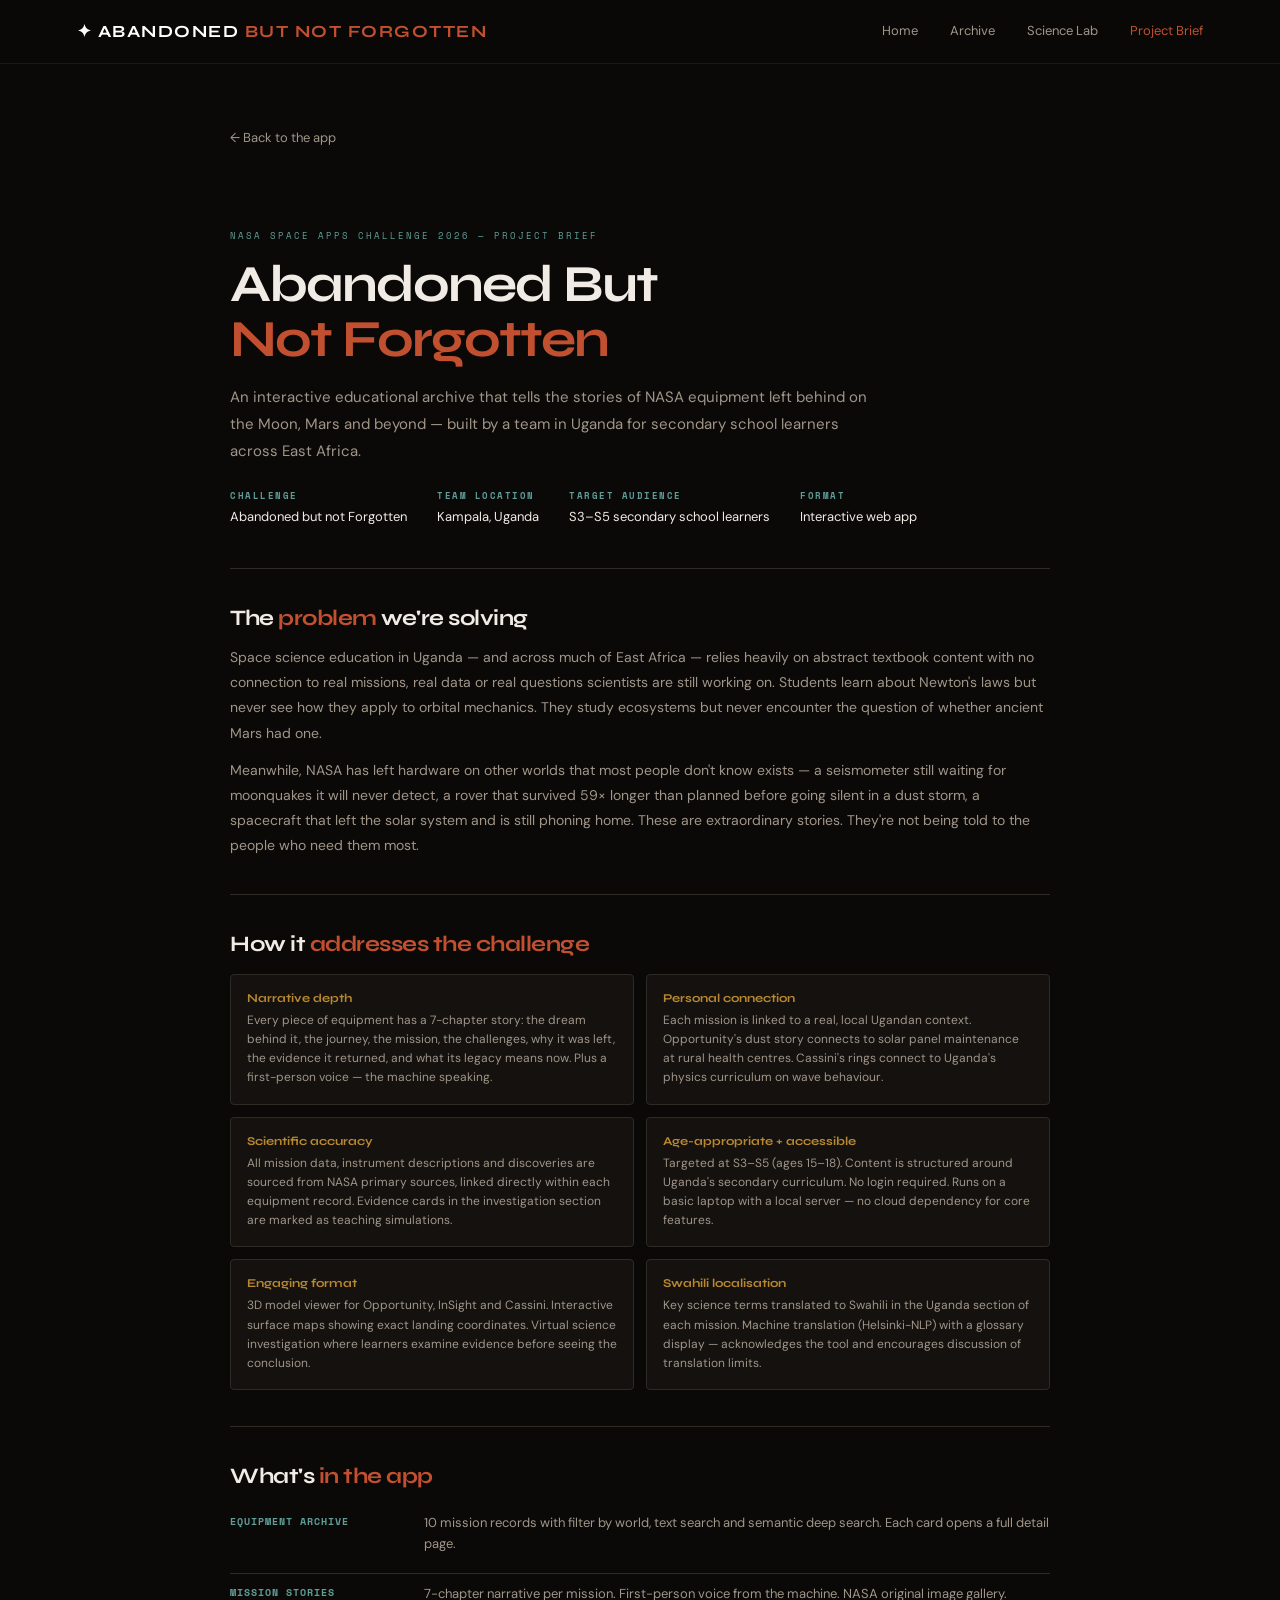
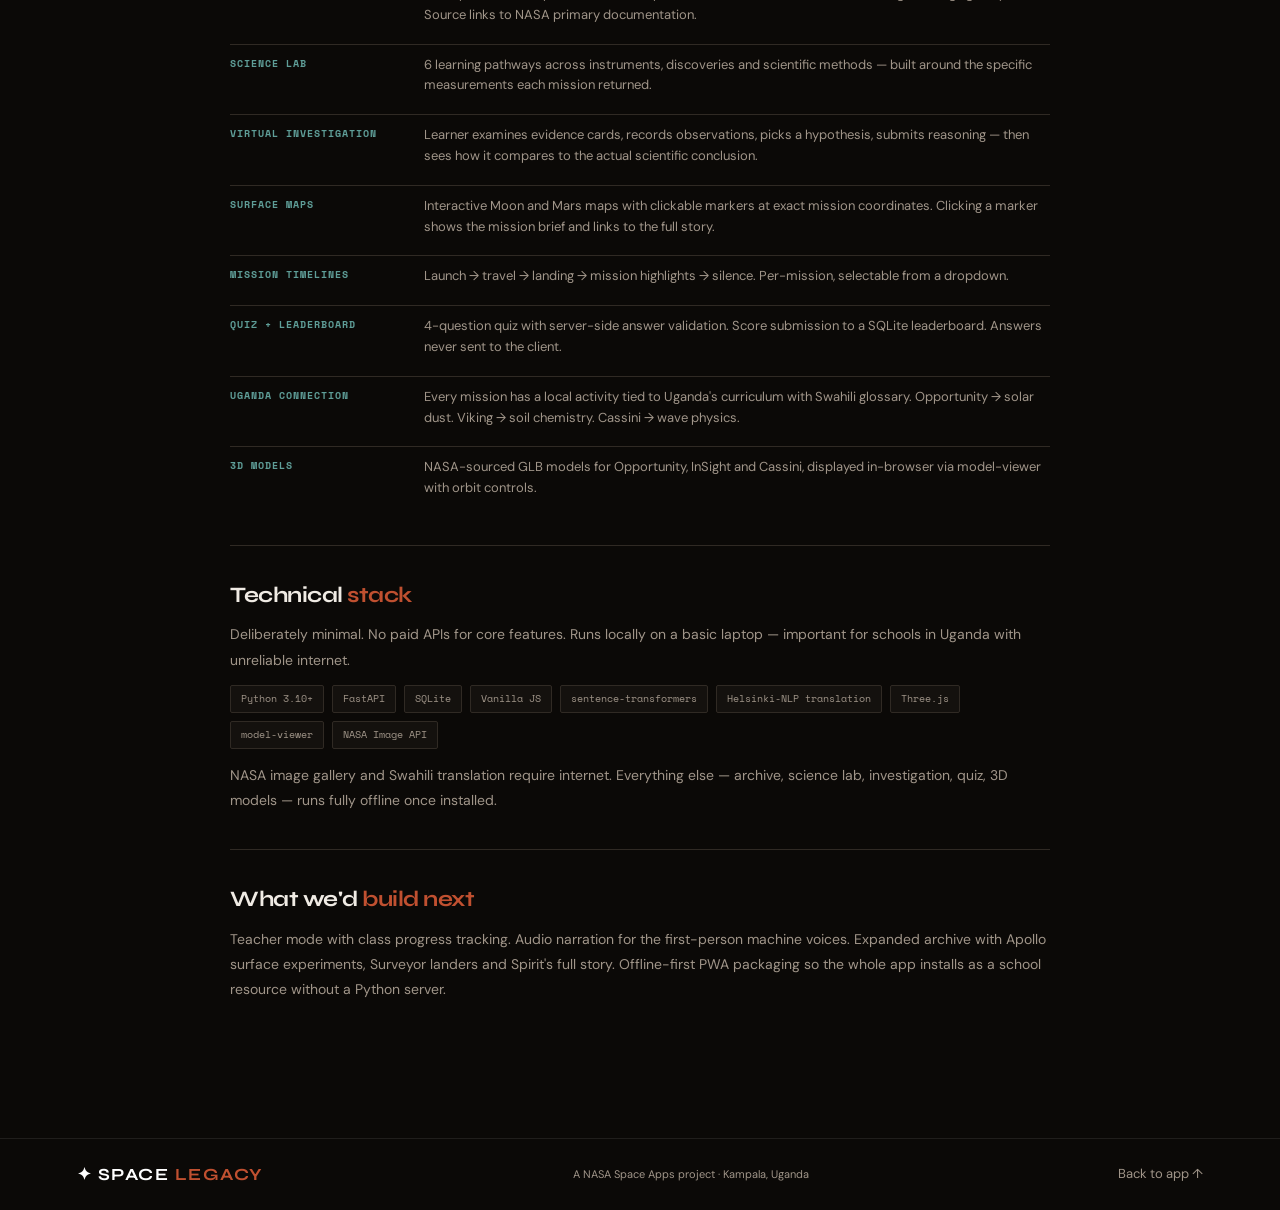
==== static/brief.html @ aa06e3ba "Rework UI palette/fonts and add judge-facing project brief - Replace blue-navy + orange + cyan palet" ====
<!DOCTYPE html>
<html lang="en">
<head>
  <meta charset="UTF-8">
  <meta name="viewport" content="width=device-width, initial-scale=1.0">
  <title>Project Brief — Abandoned But Not Forgotten</title>
  <link rel="preconnect" href="https://fonts.googleapis.com">
  <link rel="preconnect" href="https://fonts.gstatic.com" crossorigin>
  <link href="https://fonts.googleapis.com/css2?family=DM+Sans:wght@400;500;600;700&family=Syne:wght@400;600;700;800&family=Space+Mono:wght@400;700&display=swap" rel="stylesheet">
  <link rel="stylesheet" href="/static/css/style.css">
  <style>
    .brief-wrap{width:min(820px,88%);margin:0 auto;padding:60px 0 100px}
    .brief-hero{padding:50px 0 40px;border-bottom:1px solid var(--line)}
    .brief-hero .eyebrow{margin-bottom:14px}
    .brief-hero h1{font:700 clamp(32px,5vw,52px)/1.05 var(--display);letter-spacing:-2px;margin:0 0 18px}
    .brief-hero h1 span{color:var(--orange)}
    .brief-hero p{color:var(--muted);font-size:15px;line-height:1.8;max-width:640px;margin:0}
    .brief-meta{display:flex;gap:30px;margin-top:24px;flex-wrap:wrap}
    .brief-meta-item{display:flex;flex-direction:column;gap:3px}
    .brief-meta-item strong{font-family:var(--mono);font-size:9px;letter-spacing:1.5px;color:var(--cyan);text-transform:uppercase}
    .brief-meta-item span{font-size:13px;color:var(--text)}
    .brief-section{padding:36px 0;border-bottom:1px solid var(--line)}
    .brief-section:last-child{border-bottom:none}
    .brief-section h2{font:700 22px/1.2 var(--display);margin:0 0 14px;letter-spacing:-0.5px}
    .brief-section h2 span{color:var(--orange)}
    .brief-section p{font-size:14px;color:var(--muted);line-height:1.8;margin:0 0 12px}
    .brief-section p:last-child{margin:0}
    .criteria-grid{display:grid;grid-template-columns:1fr 1fr;gap:12px;margin-top:16px}
    .criteria-card{background:var(--panel);border:1px solid var(--line);border-radius:4px;padding:16px}
    .criteria-card strong{display:block;font:700 12px var(--display);color:var(--gold);margin-bottom:6px}
    .criteria-card p{font-size:12px;color:var(--muted);line-height:1.6;margin:0}
    .feature-list{display:grid;gap:8px;margin-top:14px}
    .feature-row{display:grid;grid-template-columns:180px 1fr;gap:14px;padding:10px 0;border-top:1px solid var(--line)}
    .feature-row:first-child{border-top:none}
    .feature-row strong{font-family:var(--mono);font-size:10px;letter-spacing:1px;color:var(--cyan);padding-top:1px}
    .feature-row p{font-size:13px;color:var(--muted);line-height:1.6;margin:0}
    .stack-row{display:flex;gap:8px;flex-wrap:wrap;margin-top:12px}
    .stack-tag{background:var(--panel);border:1px solid var(--line);border-radius:2px;padding:5px 10px;font-family:var(--mono);font-size:10px;color:var(--muted)}
    .back-link{display:inline-flex;align-items:center;gap:8px;color:var(--muted);font-size:13px;text-decoration:none;margin-bottom:30px}
    .back-link:hover{color:var(--text)}
    @media(max-width:600px){.criteria-grid{grid-template-columns:1fr}.feature-row{grid-template-columns:1fr}.brief-meta{gap:18px}}
  </style>
</head>
<body>
  <header class="topbar">
    <a class="brand" href="/">✦ ABANDONED <b>BUT NOT FORGOTTEN</b></a>
    <nav id="main-nav">
      <a href="/">Home</a>
      <a href="/#explore">Archive</a>
      <a href="/#science">Science Lab</a>
      <a href="/brief" style="color:var(--orange)">Project Brief</a>
    </nav>
    <button class="menu-toggle" id="menu-toggle" aria-label="Toggle menu">☰</button>
  </header>

  <main class="brief-wrap">
    <a class="back-link" href="/">← Back to the app</a>

    <div class="brief-hero">
      <div class="eyebrow">NASA SPACE APPS CHALLENGE 2026 — PROJECT BRIEF</div>
      <h1>Abandoned But<br><span>Not Forgotten</span></h1>
      <p>An interactive educational archive that tells the stories of NASA equipment left behind on the Moon, Mars and beyond — built by a team in Uganda for secondary school learners across East Africa.</p>
      <div class="brief-meta">
        <div class="brief-meta-item"><strong>Challenge</strong><span>Abandoned but not Forgotten</span></div>
        <div class="brief-meta-item"><strong>Team location</strong><span>Kampala, Uganda</span></div>
        <div class="brief-meta-item"><strong>Target audience</strong><span>S3–S5 secondary school learners</span></div>
        <div class="brief-meta-item"><strong>Format</strong><span>Interactive web app</span></div>
      </div>
    </div>

    <div class="brief-section">
      <h2>The <span>problem</span> we're solving</h2>
      <p>Space science education in Uganda — and across much of East Africa — relies heavily on abstract textbook content with no connection to real missions, real data or real questions scientists are still working on. Students learn about Newton's laws but never see how they apply to orbital mechanics. They study ecosystems but never encounter the question of whether ancient Mars had one.</p>
      <p>Meanwhile, NASA has left hardware on other worlds that most people don't know exists — a seismometer still waiting for moonquakes it will never detect, a rover that survived 59× longer than planned before going silent in a dust storm, a spacecraft that left the solar system and is still phoning home. These are extraordinary stories. They're not being told to the people who need them most.</p>
    </div>

    <div class="brief-section">
      <h2>How it <span>addresses the challenge</span></h2>
      <div class="criteria-grid">
        <div class="criteria-card">
          <strong>Narrative depth</strong>
          <p>Every piece of equipment has a 7-chapter story: the dream behind it, the journey, the mission, the challenges, why it was left, the evidence it returned, and what its legacy means now. Plus a first-person voice — the machine speaking.</p>
        </div>
        <div class="criteria-card">
          <strong>Personal connection</strong>
          <p>Each mission is linked to a real, local Ugandan context. Opportunity's dust story connects to solar panel maintenance at rural health centres. Cassini's rings connect to Uganda's physics curriculum on wave behaviour.</p>
        </div>
        <div class="criteria-card">
          <strong>Scientific accuracy</strong>
          <p>All mission data, instrument descriptions and discoveries are sourced from NASA primary sources, linked directly within each equipment record. Evidence cards in the investigation section are marked as teaching simulations.</p>
        </div>
        <div class="criteria-card">
          <strong>Age-appropriate + accessible</strong>
          <p>Targeted at S3–S5 (ages 15–18). Content is structured around Uganda's secondary curriculum. No login required. Runs on a basic laptop with a local server — no cloud dependency for core features.</p>
        </div>
        <div class="criteria-card">
          <strong>Engaging format</strong>
          <p>3D model viewer for Opportunity, InSight and Cassini. Interactive surface maps showing exact landing coordinates. Virtual science investigation where learners examine evidence before seeing the conclusion.</p>
        </div>
        <div class="criteria-card">
          <strong>Swahili localisation</strong>
          <p>Key science terms translated to Swahili in the Uganda section of each mission. Machine translation (Helsinki-NLP) with a glossary display — acknowledges the tool and encourages discussion of translation limits.</p>
        </div>
      </div>
    </div>

    <div class="brief-section">
      <h2>What's <span>in the app</span></h2>
      <div class="feature-list">
        <div class="feature-row">
          <strong>EQUIPMENT ARCHIVE</strong>
          <p>10 mission records with filter by world, text search and semantic deep search. Each card opens a full detail page.</p>
        </div>
        <div class="feature-row">
          <strong>MISSION STORIES</strong>
          <p>7-chapter narrative per mission. First-person voice from the machine. NASA original image gallery. Source links to NASA primary documentation.</p>
        </div>
        <div class="feature-row">
          <strong>SCIENCE LAB</strong>
          <p>6 learning pathways across instruments, discoveries and scientific methods — built around the specific measurements each mission returned.</p>
        </div>
        <div class="feature-row">
          <strong>VIRTUAL INVESTIGATION</strong>
          <p>Learner examines evidence cards, records observations, picks a hypothesis, submits reasoning — then sees how it compares to the actual scientific conclusion.</p>
        </div>
        <div class="feature-row">
          <strong>SURFACE MAPS</strong>
          <p>Interactive Moon and Mars maps with clickable markers at exact mission coordinates. Clicking a marker shows the mission brief and links to the full story.</p>
        </div>
        <div class="feature-row">
          <strong>MISSION TIMELINES</strong>
          <p>Launch → travel → landing → mission highlights → silence. Per-mission, selectable from a dropdown.</p>
        </div>
        <div class="feature-row">
          <strong>QUIZ + LEADERBOARD</strong>
          <p>4-question quiz with server-side answer validation. Score submission to a SQLite leaderboard. Answers never sent to the client.</p>
        </div>
        <div class="feature-row">
          <strong>UGANDA CONNECTION</strong>
          <p>Every mission has a local activity tied to Uganda's curriculum with Swahili glossary. Opportunity → solar dust. Viking → soil chemistry. Cassini → wave physics.</p>
        </div>
        <div class="feature-row">
          <strong>3D MODELS</strong>
          <p>NASA-sourced GLB models for Opportunity, InSight and Cassini, displayed in-browser via model-viewer with orbit controls.</p>
        </div>
      </div>
    </div>

    <div class="brief-section">
      <h2>Technical <span>stack</span></h2>
      <p>Deliberately minimal. No paid APIs for core features. Runs locally on a basic laptop — important for schools in Uganda with unreliable internet.</p>
      <div class="stack-row">
        <span class="stack-tag">Python 3.10+</span>
        <span class="stack-tag">FastAPI</span>
        <span class="stack-tag">SQLite</span>
        <span class="stack-tag">Vanilla JS</span>
        <span class="stack-tag">sentence-transformers</span>
        <span class="stack-tag">Helsinki-NLP translation</span>
        <span class="stack-tag">Three.js</span>
        <span class="stack-tag">model-viewer</span>
        <span class="stack-tag">NASA Image API</span>
      </div>
      <p style="margin-top:14px">NASA image gallery and Swahili translation require internet. Everything else — archive, science lab, investigation, quiz, 3D models — runs fully offline once installed.</p>
    </div>

    <div class="brief-section">
      <h2>What we'd <span>build next</span></h2>
      <p>Teacher mode with class progress tracking. Audio narration for the first-person machine voices. Expanded archive with Apollo surface experiments, Surveyor landers and Spirit's full story. Offline-first PWA packaging so the whole app installs as a school resource without a Python server.</p>
    </div>
  </main>

  <footer>
    <a class="brand" href="/">✦ SPACE <b>LEGACY</b></a>
    <span>A NASA Space Apps project · Kampala, Uganda</span>
    <a href="/">Back to app ↑</a>
  </footer>

  <script>
    document.getElementById('menu-toggle').addEventListener('click', () => {
      document.getElementById('main-nav').classList.toggle('open');
    });
  </script>
</body>
</html>
---- static/css/style.css ----
﻿:root{--bg:#0b0907;--panel:#14110e;--panel2:#1c1814;--line:#302a24;--text:#f0ebe4;--muted:#a09589;--orange:#c05030;--cyan:#5f9e98;--gold:#b88830;--font:'DM Sans',sans-serif;--display:'Syne',sans-serif;--mono:'Space Mono',monospace}
*{box-sizing:border-box}html{scroll-behavior:smooth;scroll-padding-top:64px}body{margin:0;background:var(--bg);color:var(--text);font-family:var(--font);line-height:1.6;overflow-x:hidden}.starfield{position:fixed;inset:0;pointer-events:none;opacity:.22;background-image:radial-gradient(1px 1px at 20px 30px,#fff 98%,transparent),radial-gradient(1px 1px at 90px 80px,#fff 98%,transparent),radial-gradient(2px 2px at 150px 20px,#fff 98%,transparent);background-size:190px 130px;z-index:-1}.topbar{height:64px;padding:0 6%;display:flex;align-items:center;justify-content:space-between;border-bottom:1px solid #ffffff12;background:#0b0907ef;position:sticky;top:0;z-index:20;backdrop-filter:blur(16px)}.brand{font:700 17px var(--display);letter-spacing:1.5px;color:white;text-decoration:none}.brand b{color:var(--orange)}.brand-mark{color:var(--orange);margin-right:7px}.topbar nav{display:flex;gap:32px}.topbar nav a,footer>a:last-child{font-size:13px;color:var(--muted);text-decoration:none}.topbar nav a:hover,footer>a:last-child:hover{color:white}.menu-toggle{display:none;background:none;color:white;border:0;font-size:23px}.section-wrap{width:min(1160px,88%);margin:auto}.hero{min-height:590px;display:grid;grid-template-columns:1.3fr .7fr;align-items:center;gap:40px;padding-top:55px;padding-bottom:55px}.eyebrow{font-family:var(--mono);font-size:9px;font-weight:400;letter-spacing:2px;color:var(--cyan);margin-bottom:18px}.pulse{display:inline-block;width:7px;height:7px;border-radius:50%;background:var(--orange);box-shadow:0 0 12px var(--orange);margin-right:8px}.hero h1,.closing h2{font:700 clamp(48px,6vw,76px)/1.02 var(--display);letter-spacing:-3px;margin:0 0 22px}.hero h1 span,.section-heading h2 span,.quiz-intro h2 span,.closing h2 span{color:var(--orange)}.hero-lede{max-width:520px;color:var(--muted);font-size:16px;line-height:1.8}.hero-actions{display:flex;align-items:center;gap:25px;margin-top:30px}.btn{border:0;border-radius:2px;padding:12px 18px;font:700 13px var(--font);text-decoration:none;display:inline-flex;align-items:center;gap:18px;cursor:pointer;transition:.2s}.btn-primary{background:var(--orange);color:#1b1110}.btn-primary:hover{background:#d06040;transform:translateY(-2px)}.text-link{color:var(--muted);font-size:13px;text-decoration:none}.hero-stats{display:flex;gap:38px;margin-top:54px}.hero-stats div{display:grid}.hero-stats strong{font:700 25px var(--display);color:var(--gold)}.hero-stats span{font-size:11px;color:var(--muted)}.hero-visual{height:440px;position:relative;display:grid;place-items:center;overflow:hidden}.planet{width:330px;height:330px;border-radius:50%;background:radial-gradient(circle at 30% 28%,#eaa77a 0,#a84d38 28%,#572b31 60%,#1a1b2c 78%);box-shadow:inset -35px -18px 55px #090c1b,0 0 90px #c0503025;position:relative}.planet:before{content:"";position:absolute;inset:0;border-radius:50%;background:repeating-radial-gradient(ellipse at 60% 45%,transparent 0 17px,#542d3429 19px 22px,transparent 25px 39px);transform:rotate(-20deg)}.orbit{position:absolute;border:1px solid #5f9e983b;border-radius:50%;width:440px;height:180px;transform:rotate(-28deg)}.orbit-two{width:490px;height:250px;transform:rotate(35deg);border-color:#c0503038}.planet-label{position:absolute;font:700 12px var(--display);letter-spacing:2px}.planet-label small{display:block;color:var(--muted);font:10px var(--font);letter-spacing:1px}.label-top{top:42px;right:22px;color:var(--orange)}.label-bottom{bottom:42px;left:15px;color:var(--cyan)}.rover-art{position:absolute;bottom:88px;left:14%;width:150px;height:80px;transform:scale(.85)}.rover-body{position:absolute;left:25px;top:17px;width:105px;height:38px;background:linear-gradient(135deg,#d7d4c9,#7e8a8d);clip-path:polygon(12% 0,90% 0,100% 100%,0 100%);border:2px solid #fff}.rover-mast{position:absolute;left:75px;top:-25px;width:7px;height:43px;background:#c5d2d2}.rover-mast:after{content:"";position:absolute;width:27px;height:17px;top:-9px;left:-10px;background:#d8e0d9;border-radius:4px}.rover-wheel{position:absolute;bottom:0;width:27px;height:27px;border:5px solid #9ca6a6;border-radius:50%;background:#17150f}.w1{left:25px}.w2{left:70px}.w3{left:115px}.floating-note{position:absolute;right:0;bottom:22px;border:1px solid #ffffff22;background:#14110e;padding:10px 14px;border-radius:4px;font-size:9px;letter-spacing:1px;color:var(--gold)}.section-block{padding-top:80px;padding-bottom:85px}.section-heading{display:flex;align-items:end;justify-content:space-between;gap:25px;margin-bottom:30px}.section-heading h2,.quiz-intro h2{font:700 clamp(32px,4vw,46px)/1.1 var(--display);letter-spacing:-1.5px;margin:0 0 10px}.section-heading p,.quiz-intro p{margin:0;color:var(--muted);font-size:14px}.filters{display:flex;gap:9px}.filters input,.filters select,.section-heading select{background:var(--panel);border:1px solid var(--line);border-radius:5px;color:white;padding:11px 12px;font:12px var(--font);outline:none}.filters input{width:190px}.equipment-grid{display:grid;grid-template-columns:repeat(auto-fill,minmax(295px,1fr));gap:20px}.equipment-card{background:linear-gradient(145deg,#1e1a14,#130e09);border:1px solid var(--line);border-radius:9px;overflow:hidden;transition:.25s;display:flex;flex-direction:column}.equipment-card:hover{transform:translateY(-2px);border-color:var(--cyan);border-left:3px solid var(--cyan)}.card-art{height:145px;display:flex;align-items:center;justify-content:center;position:relative;overflow:hidden;background:radial-gradient(circle at 50% 110%,#b45a3d55,transparent 60%),linear-gradient(135deg,#211a12,#130e09)}.card-art.moon{background:radial-gradient(circle at 50% 110%,#9aa9b455,transparent 60%),linear-gradient(135deg,#1a1e22,#130e09)}.card-art .planet-disc{position:absolute;width:140px;height:140px;right:20px;top:30px;border-radius:50%;background:radial-gradient(circle at 30% 30%,#d18b69,#713d3b 68%,#302337);opacity:.55}.card-art.moon .planet-disc{background:radial-gradient(circle at 30% 30%,#d4d5ce,#626b78 70%,#303b50)}.card-symbol{font-size:54px;z-index:1;filter:drop-shadow(0 7px 12px #0008)}.world-pill{position:absolute;top:12px;left:13px;background:#080d18bb;border:1px solid #ffffff2b;padding:4px 8px;border-radius:20px;font-size:9px;letter-spacing:1px}.card-body{padding:19px;display:flex;flex-direction:column;flex:1}.card-meta{font-size:10px;color:var(--cyan);letter-spacing:1px;text-transform:uppercase}.card-body h3{font:600 19px var(--display);margin:8px 0}.card-body p{color:var(--muted);font-size:12px;line-height:1.65;margin:0 0 16px}.card-3d-badge{display:inline-block;background:#1a1510;border:1px solid var(--cyan);color:var(--cyan);font-size:9px;letter-spacing:1.2px;padding:3px 8px;border-radius:3px;margin-bottom:8px;font-weight:700}
.card-bottom{display:flex;justify-content:space-between;align-items:center;margin-top:auto;padding-top:12px;border-top:1px solid #ffffff12}.status{font-size:10px;color:var(--gold)}.card-bottom button{background:none;border:0;color:var(--orange);font:700 11px var(--font);cursor:pointer}.science-band{background:linear-gradient(180deg,#100d0a,#14110e 50%,#100d0a);border-top:1px solid #ffffff0c;border-bottom:1px solid #ffffff0c}.lesson-grid{display:grid;grid-template-columns:repeat(5,1fr);gap:12px}.lesson-card{background:#1c1814;border:1px solid #342b22;border-radius:8px;padding:19px 15px;min-height:180px;text-align:left;color:white;cursor:pointer;transition:.2s}.lesson-card:hover,.lesson-card.active{border-color:var(--cyan);background:#1f1a14;transform:translateY(-3px)}.lesson-icon{font-size:25px}.lesson-card h3{font:600 15px var(--display);margin:12px 0 7px}.lesson-card p{font-size:11px;color:var(--muted);margin:0;line-height:1.5}.lesson-detail{margin-top:18px;padding:23px;background:#0e0b08;border:1px solid #342b22;border-radius:8px;display:grid;grid-template-columns:1fr 1fr;gap:20px}.lesson-detail h3{font:600 20px var(--display);margin:0 0 8px}.lesson-detail p,.lesson-detail li{color:var(--muted);font-size:13px}.lesson-detail .activity{padding:16px;background:#1c1814;border-radius:6px}.hidden{display:none!important}.timeline-content{background:#14110e;border:1px solid var(--line);border-radius:9px;padding:28px 32px}.timeline-title{font:600 20px var(--display);margin-bottom:24px}.timeline-list{display:grid;grid-template-columns:repeat(4,1fr);gap:16px}.timeline-item{border-top:2px solid #40352a;padding-top:15px;position:relative}.timeline-item:before{content:"";position:absolute;top:-6px;left:0;width:10px;height:10px;background:var(--orange);border-radius:50%}.timeline-item strong{font:600 13px var(--display);color:var(--gold)}.timeline-item p{font-size:12px;color:var(--muted)}.quiz-section{background:radial-gradient(ellipse at 15% 40%,#2a1f14 0,transparent 38%),#0c0a07}.quiz-section .section-block{display:grid;grid-template-columns:.8fr 1.2fr;gap:55px;align-items:center}.quiz-panel{background:#1a1510;border:1px solid #3a2e25;border-radius:10px;padding:26px}.quiz-top{display:flex;justify-content:space-between;color:var(--cyan);font-size:10px;letter-spacing:1px}.quiz-tag{color:var(--gold)}.quiz-question{font:600 21px var(--display);margin:25px 0 18px}.quiz-option{display:block;width:100%;text-align:left;background:#100e0b;border:1px solid #3a2e25;color:white;padding:12px 14px;margin:8px 0;border-radius:5px;font:12px var(--font);cursor:pointer}.quiz-option:hover{border-color:var(--cyan)}.quiz-option.selected{border-color:var(--orange);background:#402b2a}.quiz-option.correct{border-color:#64c9a5;background:#17392f}.quiz-option.incorrect{border-color:#e17c72;background:#432826}.quiz-controls{display:flex;align-items:center;gap:15px;margin-top:20px}.quiz-controls .btn:disabled{opacity:.4;cursor:not-allowed}.quiz-controls span{font-size:12px;color:var(--muted)}.closing{text-align:center;padding-top:90px;padding-bottom:100px}.closing-symbol{font-size:28px;color:var(--orange);margin-bottom:15px}.closing h2{font-size:54px;margin-bottom:17px}.closing p{max-width:490px;margin:0 auto 25px;color:var(--muted);font-size:14px}footer{border-top:1px solid #ffffff16;padding:25px 6%;display:flex;justify-content:space-between;align-items:center}footer span{color:var(--muted);font-size:11px}.equipment-modal{background:#14110e;color:white;border:1px solid #3a3028;border-radius:10px;padding:30px;width:min(720px,92vw);max-height:85vh;overflow:auto}.equipment-modal::backdrop{background:#070504d9;backdrop-filter:blur(5px)}.modal-close{position:sticky;float:right;top:0;background:#302a24;color:white;border:0;border-radius:50%;width:32px;height:32px;font-size:22px;cursor:pointer}.modal-kicker{color:var(--cyan);font-size:10px;letter-spacing:1px}.modal-title{font:700 30px var(--display);margin:8px 0}.modal-section{border-top:1px solid #ffffff18;padding-top:15px;margin-top:17px}.modal-section h4{color:var(--gold);font:600 13px var(--display);margin:0 0 6px}.modal-section p,.modal-section li{font-size:13px;color:var(--muted)}.loading{color:var(--muted);padding:25px}.empty{color:var(--muted);padding:35px;text-align:center;grid-column:1/-1}
@media(max-width:850px){.hero{grid-template-columns:1fr;padding-top:65px}.hero-visual{height:340px}.planet{width:270px;height:270px}.equipment-grid{grid-template-columns:repeat(2,1fr)}.lesson-grid{grid-template-columns:repeat(2,1fr)}.quiz-section .section-block{grid-template-columns:1fr;gap:25px}.section-heading{align-items:start;flex-direction:column}.timeline-list{grid-template-columns:repeat(2,1fr)}}
@media(max-width:560px){.topbar{padding:0 6%}.topbar nav{display:none;position:absolute;top:64px;left:0;right:0;background:#110e0b;padding:20px 6%;flex-direction:column;gap:17px}.topbar nav.open{display:flex}.menu-toggle{display:block}.hero h1{font-size:49px}.hero-stats{gap:20px}.hero-stats span{max-width:85px}.hero-visual{height:300px}.planet{width:235px;height:235px}.equipment-grid{grid-template-columns:1fr}.filters{width:100%;flex-wrap:wrap}.filters input{flex:1;min-width:130px}.lesson-grid{grid-template-columns:1fr 1fr}.lesson-detail{grid-template-columns:1fr}.timeline-list{grid-template-columns:1fr}.timeline-content{padding:22px}.quiz-panel{padding:19px}.closing h2{font-size:43px}footer{gap:13px;flex-wrap:wrap}footer span{order:3;width:100%}}


/* Five-question science story profile */
.modal-intro{color:var(--muted);font-size:13px;line-height:1.7;margin:0 0 22px;max-width:600px}
.story-step{display:grid;grid-template-columns:38px 1fr;gap:14px;padding:19px 0;border-top:1px solid #ffffff18}
.story-number{width:32px;height:32px;border:1px solid #c0503080;color:var(--orange);border-radius:50%;display:grid;place-items:center;font:700 12px var(--display)}
.story-question{font:600 16px var(--display);color:#fff;margin:2px 0 8px}
.story-step p,.story-step li{font-size:13px;line-height:1.75;color:var(--muted)}
.story-step p{margin:0}
.story-step ul{margin:8px 0 0;padding-left:18px}
.story-step li{margin:7px 0}
.student-lab{margin-top:18px;padding:20px;background:linear-gradient(135deg,#17323a,#18263a);border:1px solid #5f9e984d;border-radius:8px}
.student-lab .eyebrow{margin-bottom:8px}
.student-lab h3{font:600 20px var(--display);margin:0 0 8px}
.student-lab p{font-size:13px;color:#d5e1e6;line-height:1.7;margin:0}
.student-takeaway{margin-top:14px;padding-top:12px;border-top:1px solid #ffffff20;font-size:12px;color:var(--gold);line-height:1.7}
.content-note{font-size:10px;color:#8393a8;margin:18px 0 0}
@media(max-width:560px){.story-step{grid-template-columns:30px 1fr;gap:10px}.story-number{width:27px;height:27px}.story-question{font-size:14px}}

/* Virtual Science Investigation */
.investigation-band{background:linear-gradient(180deg,#110e0b,#0e0b08);border-top:1px solid #ffffff12;border-bottom:1px solid #ffffff12}
.investigation-panel{background:#141008;border:1px solid #3a3025;border-radius:12px;padding:clamp(18px,3vw,30px)}
.investigation-controls{display:grid;grid-template-columns:190px minmax(180px,280px);gap:10px 15px;align-items:center}
.investigation-controls label{font:600 13px var(--display);color:var(--gold)}
.investigation-controls select,.investigation-workspace select{background:#0e0b07;border:1px solid #3a5069;color:white;border-radius:5px;padding:12px;font:13px var(--font);width:100%}
.simulation-note{grid-column:1/-1;color:#9eafc2;font-size:11px;margin:3px 0 12px;line-height:1.6}
.investigation-brief{padding:18px 20px;background:linear-gradient(120deg,#1e1812,#171410);border-left:3px solid var(--cyan);border-radius:5px;margin:8px 0 28px}
.investigation-brief h3{font:600 19px var(--display);margin:0 0 6px}.investigation-brief p{font-size:13px;color:#c2d0dc;margin:0;line-height:1.7}.investigation-brief .mission-question{color:var(--gold);margin-top:10px}
.evidence-heading{display:flex;justify-content:space-between;align-items:end;margin-bottom:13px}.evidence-heading .eyebrow{margin:0 0 5px}.evidence-heading h3{font:600 20px var(--display);margin:0}.evidence-tag{font-size:9px;letter-spacing:1px;color:var(--cyan)}
.evidence-grid{display:grid;grid-template-columns:repeat(3,1fr);gap:12px}
.evidence-card{background:#0e0b07;border:1px solid #302a22;border-radius:7px;padding:17px}.evidence-card .evidence-type{font-size:9px;letter-spacing:1.3px;color:var(--cyan);text-transform:uppercase}.evidence-card h4{font:600 15px var(--display);margin:7px 0}.evidence-card p{font-size:12px;color:#b6c3d2;line-height:1.65;margin:0}.evidence-card .evidence-value{font:600 22px var(--display);color:var(--gold);margin:8px 0}
.investigation-workspace{margin-top:27px;padding:22px;background:#1c1814;border:1px solid #3a3025;border-radius:8px}.workspace-step{display:flex;gap:12px;align-items:flex-start;margin:5px 0 12px}.workspace-step>span{width:28px;height:28px;flex:0 0 28px;border-radius:50%;display:grid;place-items:center;border:1px solid #c0503088;color:var(--orange);font:700 12px var(--display)}.workspace-step h3{font:600 16px var(--display);margin:0 0 3px}.workspace-step p{font-size:11px;color:var(--muted);margin:0 0 8px}.investigation-workspace textarea{display:block;width:100%;resize:vertical;background:#0e0b07;border:1px solid #3a5069;color:white;border-radius:5px;padding:13px;font:13px/1.6 var(--font);margin:10px 0 20px}.investigation-workspace textarea:focus,.investigation-workspace select:focus{outline:1px solid var(--cyan);border-color:var(--cyan)}.investigation-workspace .btn{margin-top:16px}.investigation-feedback,.scientist-conclusion{margin-top:16px;padding:17px;border-radius:6px;font-size:13px;line-height:1.7}.investigation-feedback{background:#202b3b;color:#dce6ef}.investigation-feedback.error{border:1px solid #e17c72;color:#ffd1cb}.investigation-feedback.success{border:1px solid #64c9a5;color:#d5f4e8}.scientist-conclusion{background:#0f1a10;border:1px solid #5f9e984d}.scientist-conclusion h3{font:600 18px var(--display);margin:0 0 8px;color:var(--cyan)}.scientist-conclusion p{color:#c4d8d7;margin:7px 0}.scientist-conclusion .takeaway{color:var(--gold)}
@media(max-width:700px){.evidence-grid{grid-template-columns:1fr}.investigation-controls{grid-template-columns:1fr}.simulation-note{grid-column:auto}.evidence-heading{align-items:start;gap:10px;flex-direction:column}}

/* Modal Three.js planet canvas */
.modal-planet-wrap{width:100%;height:180px;overflow:hidden;border-radius:8px;background:#070605;margin-bottom:6px;display:flex;align-items:center;justify-content:center}
.modal-planet-wrap canvas{display:block;border-radius:8px}

/* Leaderboard */
.leaderboard-wrap{background:#14110e;border:1px solid var(--line);border-radius:9px;padding:0;overflow:hidden}
.leaderboard-table{width:100%;border-collapse:collapse;font-size:13px}
.leaderboard-table thead tr{background:#1c1814;border-bottom:1px solid #3a3025}
.leaderboard-table th{padding:12px 16px;text-align:left;font:600 10px var(--display);letter-spacing:1.5px;color:var(--cyan)}
.leaderboard-table td{padding:12px 16px;border-bottom:1px solid #1a2a3a;color:var(--muted)}
.leaderboard-table tr:last-child td{border-bottom:0}
.lb-first td{color:var(--gold)!important;background:#221e0e}
.lb-second td{color:#d4d4d4!important}
.lb-third td{color:#cd7f32!important}
.lb-rank{font:700 14px var(--display);color:var(--gold);width:40px}
.lb-score{font:700 15px var(--display);color:white}
.lb-score span{font-size:11px;color:var(--muted);font-weight:400}
.lb-date{font-size:11px}

/* Quiz score bar + submission */
.score-bar-wrap{height:6px;background:#1a2a3a;border-radius:3px;margin-top:14px;overflow:hidden}
.score-bar{height:100%;background:linear-gradient(90deg,var(--orange),var(--gold));border-radius:3px;transition:width 1s ease}
.score-submit-panel{margin-top:18px;padding:16px;background:#1c1814;border:1px solid #3a3025;border-radius:7px}
.score-submit-row{display:flex;gap:9px;margin-top:8px}
.score-name-input{flex:1;background:#100e0b;border:1px solid #3a3025;color:white;border-radius:5px;padding:11px 12px;font:13px var(--font);outline:none}
.score-name-input:focus{border-color:var(--cyan)}
.score-feedback{font-size:11px;color:#e17c72;margin-top:6px;display:block}
.submit-success{color:var(--gold);font-size:13px;margin:0}
.submit-success a{color:var(--cyan);text-decoration:none}
@media(max-width:560px){.score-submit-row{flex-direction:column}}

/* Expanded equipment story chapters */
.chapter-label{font-size:9px;letter-spacing:1.6px;color:var(--cyan);font-weight:700;margin-bottom:5px}
.story-chapters{display:grid;gap:4px}
.story-step p{line-height:1.75}
.school-lab{margin-top:14px;border-color:#dcae5b55}
.source-panel{margin-top:22px;padding:18px;background:#0e0b07;border:1px solid #3a3025;border-radius:8px;display:grid;gap:10px}
.source-panel a{color:var(--cyan);font-size:12px;text-decoration:none}
.source-panel a:hover{text-decoration:underline}


/* Active/operational status badge */
.status-active{color:#64c9a5!important}

/* Uganda Connection panel */
.uganda-lab{background:linear-gradient(135deg,#1a3328,#182c1e)!important;border-color:#5f9e9866!important}
.uganda-lab .eyebrow{color:#64c9a5}
.curriculum-tag{margin-top:12px;padding-top:10px;border-top:1px solid #ffffff18;font-size:11px;color:var(--muted);line-height:1.6}

/* Curriculum alignment panel (science lab) */
.curriculum-panel{margin-top:14px;padding:14px;background:#0d0e0a;border:1px solid #5f9e9833;border-radius:6px}
.curriculum-panel .eyebrow{margin-bottom:10px;color:#64c9a5}
.curriculum-grid{display:grid;grid-template-columns:1fr 1fr;gap:7px}
.curriculum-item{display:flex;flex-direction:column;background:#11130e;border:1px solid #5f9e9822;border-radius:4px;padding:7px 10px}
.curriculum-item strong{font:700 11px var(--display);color:#64c9a5}
.curriculum-item span{font-size:11px;color:var(--muted);line-height:1.5;margin-top:2px}
@media(max-width:560px){.curriculum-grid{grid-template-columns:1fr}}

/* Swahili glossary */
.swahili-glossary{margin-top:28px;padding:20px;background:#0e0b08;border:1px solid #3a3025;border-radius:8px}
.swahili-glossary .eyebrow{margin-bottom:12px}
.glossary-grid{display:grid;grid-template-columns:repeat(5,1fr);gap:8px;margin-bottom:10px}
.glossary-item{background:#1c1814;border:1px solid #342b22;border-radius:5px;padding:9px 11px;display:flex;flex-direction:column}
.glossary-sw{font:600 13px var(--display);color:var(--gold)}
.glossary-en{font-size:10px;color:var(--muted);margin-top:3px}
.glossary-note{font-size:10px;color:#8393a8;margin:0;line-height:1.5}
@media(max-width:850px){.glossary-grid{grid-template-columns:repeat(3,1fr)}}
@media(max-width:560px){.glossary-grid{grid-template-columns:repeat(2,1fr)}}

/* Image loading skeleton */
.image-skeleton-grid{display:grid;grid-template-columns:repeat(2,1fr);gap:13px;margin-top:12px}
.image-skeleton{height:190px;border-radius:7px;background:linear-gradient(90deg,#1c1814 25%,#1e2f44 50%,#1c1814 75%);background-size:200% 100%;animation:skeleton-sweep 1.6s infinite}
@keyframes skeleton-sweep{0%{background-position:200% 0}100%{background-position:-200% 0}}
@media(max-width:560px){.image-skeleton-grid{grid-template-columns:1fr}}

/* Original NASA image gallery */
.original-gallery{margin:22px 0 26px;padding:20px;background:#0e0b07;border:1px solid #3a3025;border-radius:9px}
.original-gallery h3{font:600 20px var(--display);margin:5px 0 8px}
.original-gallery>p{font-size:12px;line-height:1.65;color:var(--muted)}
.original-image-grid{display:grid;grid-template-columns:repeat(2,minmax(0,1fr));gap:13px;margin-top:15px}
.original-image-card{overflow:hidden;border:1px solid #3a3025;border-radius:7px;background:#141008}
.original-image-card>a{display:block;background:#050b13}
.original-image-card img{display:block;width:100%;height:190px;object-fit:contain}
.original-image-meta{display:grid;gap:6px;padding:11px}
.original-image-meta b{font:600 12px/1.45 var(--display);color:#fff}
.original-image-meta span,.image-credit-note{font-size:10px;line-height:1.5;color:#9eafc2}
.original-image-meta a,.original-gallery>a{font-size:11px;color:var(--cyan);text-decoration:none}
.original-image-meta a:hover,.original-gallery>a:hover{text-decoration:underline}
@media(max-width:560px){.original-image-grid{grid-template-columns:1fr}.original-image-card img{height:210px}}

/* Surface map */
.map-band{background:linear-gradient(180deg,#0e0b08,#100d0a);border-top:1px solid #ffffff0c;border-bottom:1px solid #ffffff0c}
.map-tabs{display:flex;gap:8px}
.map-tab{background:#1c1814;border:1px solid #3a3025;color:var(--muted);padding:10px 18px;border-radius:5px;font:700 12px var(--font);cursor:pointer;transition:.2s}
.map-tab.active,.map-tab:hover{border-color:var(--cyan);color:var(--cyan);background:#1c1a14}
.map-container{border:1px solid #302a24;border-radius:9px;overflow:hidden;background:#0a0806;min-height:200px;position:relative}
.map-tooltip{position:relative;margin-top:12px;padding:16px 18px;background:#141008;border:1px solid var(--cyan);border-radius:7px;max-width:340px}
.tt-kicker{font-size:9px;letter-spacing:1.5px;color:var(--cyan);text-transform:uppercase;margin-bottom:5px}
.tt-name{font:700 18px var(--display);color:#fff;margin-bottom:4px}
.tt-status{font-size:11px;color:var(--gold);margin-bottom:12px}
.tt-actions{display:flex;gap:8px;align-items:center}
.btn-tt-story{background:var(--orange);color:#1b1110;border:0;border-radius:4px;padding:9px 14px;font:700 11px var(--font);cursor:pointer}
.btn-tt-story:hover{background:#d06040}
.btn-tt-close{background:none;border:1px solid #3a3025;color:var(--muted);border-radius:4px;padding:9px 11px;font:700 11px var(--font);cursor:pointer}
.btn-tt-close:hover{border-color:var(--muted);color:#fff}
@media(max-width:560px){.map-tabs{flex-wrap:wrap}}

/* Equipment first-person voice */
.equipment-voice{margin:20px 0 24px;padding:22px 24px;background:linear-gradient(135deg,#1a1a0e,#1c2a1a);border-left:3px solid var(--gold);border-radius:0 8px 8px 0}
.equipment-voice .eyebrow{color:var(--gold);margin-bottom:12px}
.voice-quote{margin:0;font:italic 14px/1.85 var(--font);color:#e8dfc0;quotes:none}
.voice-quote::before,.voice-quote::after{content:none}
.btn-listen{margin-top:14px;background:var(--gold);color:#1a1200;border:0;border-radius:4px;padding:9px 18px;font:700 12px var(--font);cursor:pointer;transition:.2s;display:inline-flex;align-items:center;gap:8px}
.btn-listen:hover{background:#f7d98a;transform:translateY(-1px)}

/* NASA 3D model-viewer */
.model-viewer-section{margin:18px 0 22px;padding:20px;background:#0e0b07;border:1px solid #3a3025;border-radius:9px}
.model-viewer-section h3{font:600 20px var(--display);margin:5px 0 6px}
.model-viewer-note{font-size:11px;color:var(--muted);margin:0 0 14px;line-height:1.5}
.equipment-model-viewer{width:100%;height:280px;background:#070605;border-radius:8px;display:block}
@media(max-width:560px){.equipment-model-viewer{height:220px}}

/* AI Search button */
.btn-ai-search{background:linear-gradient(135deg,#1e3a52,#1a2d42);border:1px solid var(--cyan);color:var(--cyan);padding:11px 14px;border-radius:5px;font:700 11px var(--font);cursor:pointer;white-space:nowrap;transition:.2s}
.btn-ai-search:hover:not(:disabled){background:#1e3a52;transform:translateY(-1px)}
.btn-ai-search:disabled{opacity:.5;cursor:not-allowed}

/* Translate button + result */
.btn-translate{margin-top:12px;background:none;border:1px solid #5f9e9866;color:#64c9a5;padding:8px 13px;border-radius:4px;font:600 11px var(--font);cursor:pointer;transition:.2s}
.btn-translate:hover:not(:disabled){background:#17332a;border-color:#64c9a5}
.btn-translate:disabled{opacity:.5;cursor:not-allowed}
.translate-result{margin-top:11px;padding:13px;background:#0d100b;border:1px solid #5f9e9833;border-radius:6px;font-size:13px;color:#b8e4c9;line-height:1.75}
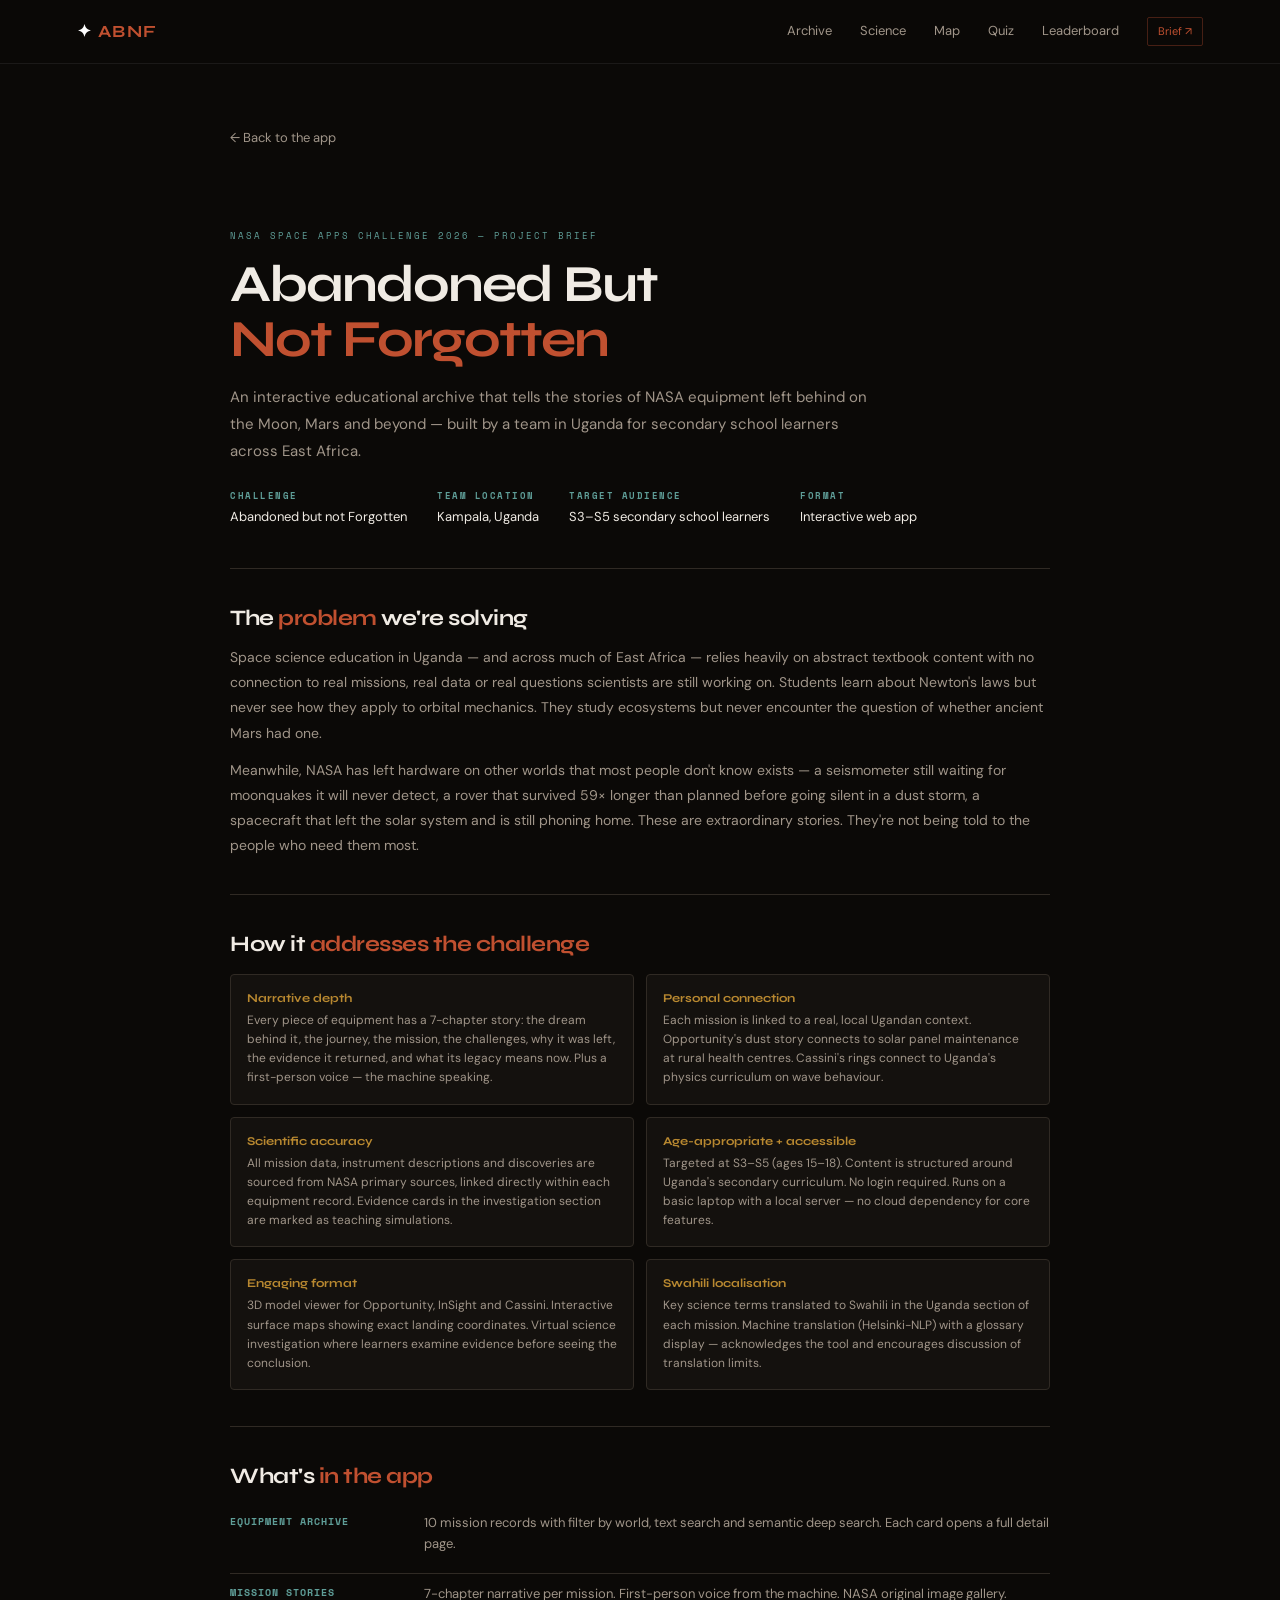
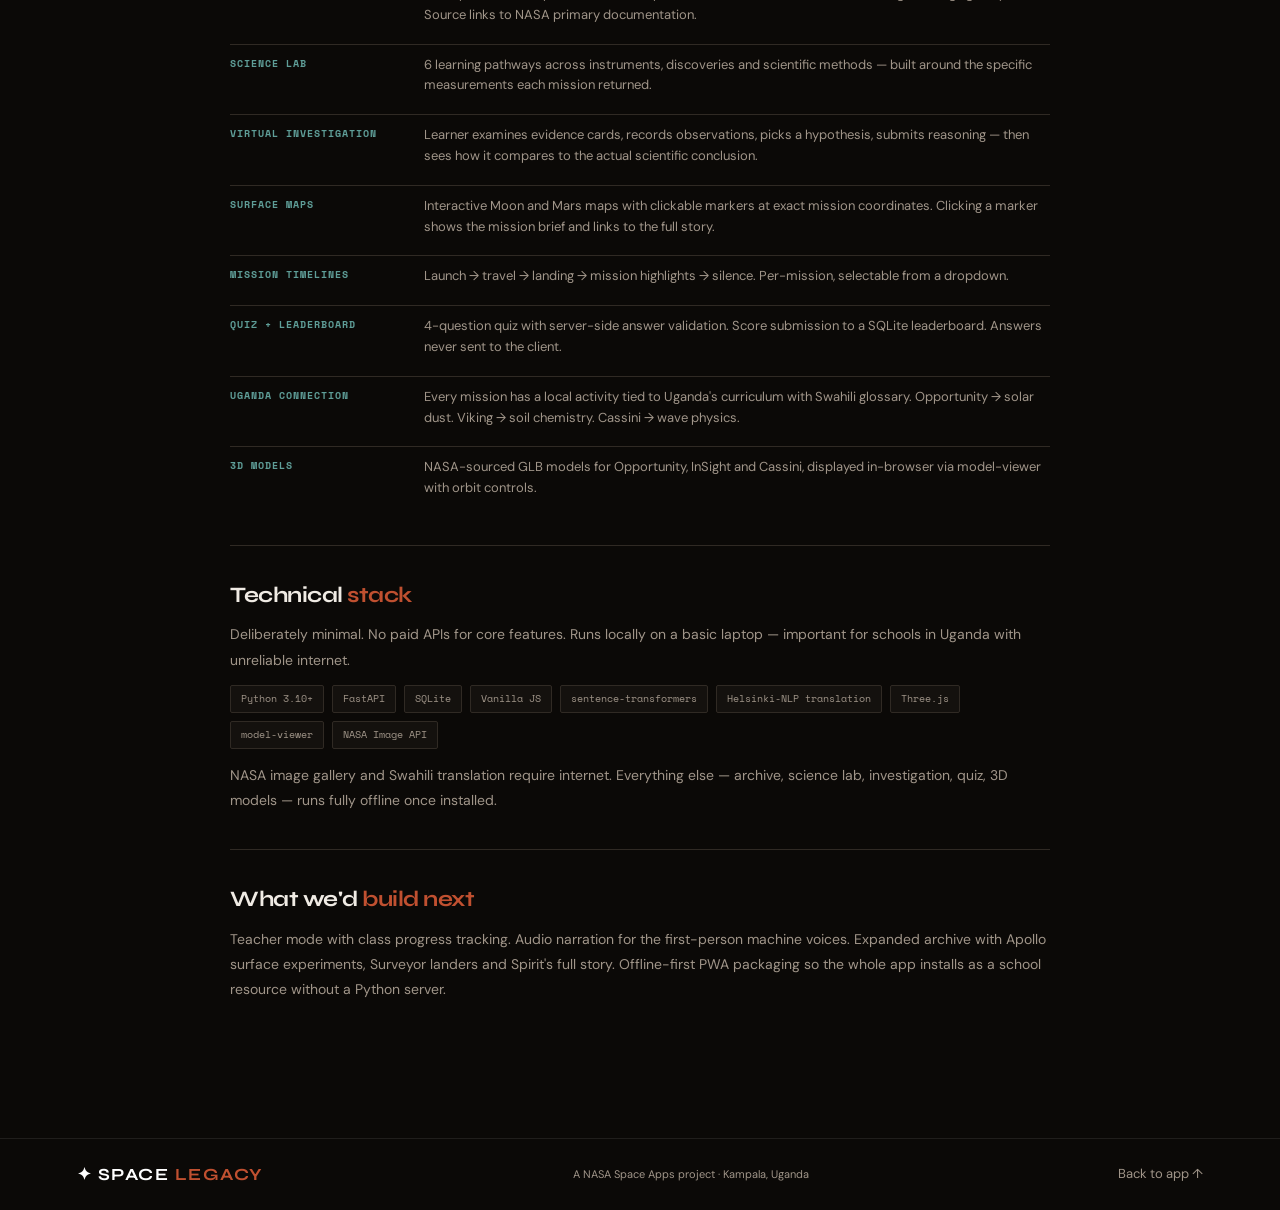
==== commit f82f9b81: "Clean up navbar — trim to 6 items, shorten brand to ABNF, style Brief link Co-Authored-By: Claude So" ====
--- a/static/brief.html
+++ b/static/brief.html
@@ -43,12 +43,14 @@
 </head>
 <body>
   <header class="topbar">
-    <a class="brand" href="/">✦ ABANDONED <b>BUT NOT FORGOTTEN</b></a>
+    <a class="brand" href="/">✦ <b>ABNF</b></a>
     <nav id="main-nav">
-      <a href="/">Home</a>
       <a href="/#explore">Archive</a>
-      <a href="/#science">Science Lab</a>
-      <a href="/brief" style="color:var(--orange)">Project Brief</a>
+      <a href="/#science">Science</a>
+      <a href="/#map">Map</a>
+      <a href="/#quiz">Quiz</a>
+      <a href="/#leaderboard">Leaderboard</a>
+      <a href="/brief" class="nav-brief">Brief ↗</a>
     </nav>
     <button class="menu-toggle" id="menu-toggle" aria-label="Toggle menu">☰</button>
   </header>
--- a/static/css/style.css
+++ b/static/css/style.css
@@ -1,5 +1,5 @@
 ﻿:root{--bg:#0b0907;--panel:#14110e;--panel2:#1c1814;--line:#302a24;--text:#f0ebe4;--muted:#a09589;--orange:#c05030;--cyan:#5f9e98;--gold:#b88830;--font:'DM Sans',sans-serif;--display:'Syne',sans-serif;--mono:'Space Mono',monospace}
-*{box-sizing:border-box}html{scroll-behavior:smooth;scroll-padding-top:64px}body{margin:0;background:var(--bg);color:var(--text);font-family:var(--font);line-height:1.6;overflow-x:hidden}.starfield{position:fixed;inset:0;pointer-events:none;opacity:.22;background-image:radial-gradient(1px 1px at 20px 30px,#fff 98%,transparent),radial-gradient(1px 1px at 90px 80px,#fff 98%,transparent),radial-gradient(2px 2px at 150px 20px,#fff 98%,transparent);background-size:190px 130px;z-index:-1}.topbar{height:64px;padding:0 6%;display:flex;align-items:center;justify-content:space-between;border-bottom:1px solid #ffffff12;background:#0b0907ef;position:sticky;top:0;z-index:20;backdrop-filter:blur(16px)}.brand{font:700 17px var(--display);letter-spacing:1.5px;color:white;text-decoration:none}.brand b{color:var(--orange)}.brand-mark{color:var(--orange);margin-right:7px}.topbar nav{display:flex;gap:32px}.topbar nav a,footer>a:last-child{font-size:13px;color:var(--muted);text-decoration:none}.topbar nav a:hover,footer>a:last-child:hover{color:white}.menu-toggle{display:none;background:none;color:white;border:0;font-size:23px}.section-wrap{width:min(1160px,88%);margin:auto}.hero{min-height:590px;display:grid;grid-template-columns:1.3fr .7fr;align-items:center;gap:40px;padding-top:55px;padding-bottom:55px}.eyebrow{font-family:var(--mono);font-size:9px;font-weight:400;letter-spacing:2px;color:var(--cyan);margin-bottom:18px}.pulse{display:inline-block;width:7px;height:7px;border-radius:50%;background:var(--orange);box-shadow:0 0 12px var(--orange);margin-right:8px}.hero h1,.closing h2{font:700 clamp(48px,6vw,76px)/1.02 var(--display);letter-spacing:-3px;margin:0 0 22px}.hero h1 span,.section-heading h2 span,.quiz-intro h2 span,.closing h2 span{color:var(--orange)}.hero-lede{max-width:520px;color:var(--muted);font-size:16px;line-height:1.8}.hero-actions{display:flex;align-items:center;gap:25px;margin-top:30px}.btn{border:0;border-radius:2px;padding:12px 18px;font:700 13px var(--font);text-decoration:none;display:inline-flex;align-items:center;gap:18px;cursor:pointer;transition:.2s}.btn-primary{background:var(--orange);color:#1b1110}.btn-primary:hover{background:#d06040;transform:translateY(-2px)}.text-link{color:var(--muted);font-size:13px;text-decoration:none}.hero-stats{display:flex;gap:38px;margin-top:54px}.hero-stats div{display:grid}.hero-stats strong{font:700 25px var(--display);color:var(--gold)}.hero-stats span{font-size:11px;color:var(--muted)}.hero-visual{height:440px;position:relative;display:grid;place-items:center;overflow:hidden}.planet{width:330px;height:330px;border-radius:50%;background:radial-gradient(circle at 30% 28%,#eaa77a 0,#a84d38 28%,#572b31 60%,#1a1b2c 78%);box-shadow:inset -35px -18px 55px #090c1b,0 0 90px #c0503025;position:relative}.planet:before{content:"";position:absolute;inset:0;border-radius:50%;background:repeating-radial-gradient(ellipse at 60% 45%,transparent 0 17px,#542d3429 19px 22px,transparent 25px 39px);transform:rotate(-20deg)}.orbit{position:absolute;border:1px solid #5f9e983b;border-radius:50%;width:440px;height:180px;transform:rotate(-28deg)}.orbit-two{width:490px;height:250px;transform:rotate(35deg);border-color:#c0503038}.planet-label{position:absolute;font:700 12px var(--display);letter-spacing:2px}.planet-label small{display:block;color:var(--muted);font:10px var(--font);letter-spacing:1px}.label-top{top:42px;right:22px;color:var(--orange)}.label-bottom{bottom:42px;left:15px;color:var(--cyan)}.rover-art{position:absolute;bottom:88px;left:14%;width:150px;height:80px;transform:scale(.85)}.rover-body{position:absolute;left:25px;top:17px;width:105px;height:38px;background:linear-gradient(135deg,#d7d4c9,#7e8a8d);clip-path:polygon(12% 0,90% 0,100% 100%,0 100%);border:2px solid #fff}.rover-mast{position:absolute;left:75px;top:-25px;width:7px;height:43px;background:#c5d2d2}.rover-mast:after{content:"";position:absolute;width:27px;height:17px;top:-9px;left:-10px;background:#d8e0d9;border-radius:4px}.rover-wheel{position:absolute;bottom:0;width:27px;height:27px;border:5px solid #9ca6a6;border-radius:50%;background:#17150f}.w1{left:25px}.w2{left:70px}.w3{left:115px}.floating-note{position:absolute;right:0;bottom:22px;border:1px solid #ffffff22;background:#14110e;padding:10px 14px;border-radius:4px;font-size:9px;letter-spacing:1px;color:var(--gold)}.section-block{padding-top:80px;padding-bottom:85px}.section-heading{display:flex;align-items:end;justify-content:space-between;gap:25px;margin-bottom:30px}.section-heading h2,.quiz-intro h2{font:700 clamp(32px,4vw,46px)/1.1 var(--display);letter-spacing:-1.5px;margin:0 0 10px}.section-heading p,.quiz-intro p{margin:0;color:var(--muted);font-size:14px}.filters{display:flex;gap:9px}.filters input,.filters select,.section-heading select{background:var(--panel);border:1px solid var(--line);border-radius:5px;color:white;padding:11px 12px;font:12px var(--font);outline:none}.filters input{width:190px}.equipment-grid{display:grid;grid-template-columns:repeat(auto-fill,minmax(295px,1fr));gap:20px}.equipment-card{background:linear-gradient(145deg,#1e1a14,#130e09);border:1px solid var(--line);border-radius:9px;overflow:hidden;transition:.25s;display:flex;flex-direction:column}.equipment-card:hover{transform:translateY(-2px);border-color:var(--cyan);border-left:3px solid var(--cyan)}.card-art{height:145px;display:flex;align-items:center;justify-content:center;position:relative;overflow:hidden;background:radial-gradient(circle at 50% 110%,#b45a3d55,transparent 60%),linear-gradient(135deg,#211a12,#130e09)}.card-art.moon{background:radial-gradient(circle at 50% 110%,#9aa9b455,transparent 60%),linear-gradient(135deg,#1a1e22,#130e09)}.card-art .planet-disc{position:absolute;width:140px;height:140px;right:20px;top:30px;border-radius:50%;background:radial-gradient(circle at 30% 30%,#d18b69,#713d3b 68%,#302337);opacity:.55}.card-art.moon .planet-disc{background:radial-gradient(circle at 30% 30%,#d4d5ce,#626b78 70%,#303b50)}.card-symbol{font-size:54px;z-index:1;filter:drop-shadow(0 7px 12px #0008)}.world-pill{position:absolute;top:12px;left:13px;background:#080d18bb;border:1px solid #ffffff2b;padding:4px 8px;border-radius:20px;font-size:9px;letter-spacing:1px}.card-body{padding:19px;display:flex;flex-direction:column;flex:1}.card-meta{font-size:10px;color:var(--cyan);letter-spacing:1px;text-transform:uppercase}.card-body h3{font:600 19px var(--display);margin:8px 0}.card-body p{color:var(--muted);font-size:12px;line-height:1.65;margin:0 0 16px}.card-3d-badge{display:inline-block;background:#1a1510;border:1px solid var(--cyan);color:var(--cyan);font-size:9px;letter-spacing:1.2px;padding:3px 8px;border-radius:3px;margin-bottom:8px;font-weight:700}
+*{box-sizing:border-box}html{scroll-behavior:smooth;scroll-padding-top:64px}body{margin:0;background:var(--bg);color:var(--text);font-family:var(--font);line-height:1.6;overflow-x:hidden}.starfield{position:fixed;inset:0;pointer-events:none;opacity:.22;background-image:radial-gradient(1px 1px at 20px 30px,#fff 98%,transparent),radial-gradient(1px 1px at 90px 80px,#fff 98%,transparent),radial-gradient(2px 2px at 150px 20px,#fff 98%,transparent);background-size:190px 130px;z-index:-1}.topbar{height:64px;padding:0 6%;display:flex;align-items:center;justify-content:space-between;border-bottom:1px solid #ffffff12;background:#0b0907ef;position:sticky;top:0;z-index:20;backdrop-filter:blur(16px)}.brand{font:700 17px var(--display);letter-spacing:1.5px;color:white;text-decoration:none}.brand b{color:var(--orange)}.brand-mark{color:var(--orange);margin-right:7px}.topbar nav{display:flex;gap:28px;align-items:center}.nav-brief{color:var(--orange)!important;border:1px solid #c0503055;padding:5px 10px;border-radius:2px;font-size:11px!important}.topbar nav a,footer>a:last-child{font-size:13px;color:var(--muted);text-decoration:none}.topbar nav a:hover,footer>a:last-child:hover{color:white}.menu-toggle{display:none;background:none;color:white;border:0;font-size:23px}.section-wrap{width:min(1160px,88%);margin:auto}.hero{min-height:590px;display:grid;grid-template-columns:1.3fr .7fr;align-items:center;gap:40px;padding-top:55px;padding-bottom:55px}.eyebrow{font-family:var(--mono);font-size:9px;font-weight:400;letter-spacing:2px;color:var(--cyan);margin-bottom:18px}.pulse{display:inline-block;width:7px;height:7px;border-radius:50%;background:var(--orange);box-shadow:0 0 12px var(--orange);margin-right:8px}.hero h1,.closing h2{font:700 clamp(48px,6vw,76px)/1.02 var(--display);letter-spacing:-3px;margin:0 0 22px}.hero h1 span,.section-heading h2 span,.quiz-intro h2 span,.closing h2 span{color:var(--orange)}.hero-lede{max-width:520px;color:var(--muted);font-size:16px;line-height:1.8}.hero-actions{display:flex;align-items:center;gap:25px;margin-top:30px}.btn{border:0;border-radius:2px;padding:12px 18px;font:700 13px var(--font);text-decoration:none;display:inline-flex;align-items:center;gap:18px;cursor:pointer;transition:.2s}.btn-primary{background:var(--orange);color:#1b1110}.btn-primary:hover{background:#d06040;transform:translateY(-2px)}.text-link{color:var(--muted);font-size:13px;text-decoration:none}.hero-stats{display:flex;gap:38px;margin-top:54px}.hero-stats div{display:grid}.hero-stats strong{font:700 25px var(--display);color:var(--gold)}.hero-stats span{font-size:11px;color:var(--muted)}.hero-visual{height:440px;position:relative;display:grid;place-items:center;overflow:hidden}.planet{width:330px;height:330px;border-radius:50%;background:radial-gradient(circle at 30% 28%,#eaa77a 0,#a84d38 28%,#572b31 60%,#1a1b2c 78%);box-shadow:inset -35px -18px 55px #090c1b,0 0 90px #c0503025;position:relative}.planet:before{content:"";position:absolute;inset:0;border-radius:50%;background:repeating-radial-gradient(ellipse at 60% 45%,transparent 0 17px,#542d3429 19px 22px,transparent 25px 39px);transform:rotate(-20deg)}.orbit{position:absolute;border:1px solid #5f9e983b;border-radius:50%;width:440px;height:180px;transform:rotate(-28deg)}.orbit-two{width:490px;height:250px;transform:rotate(35deg);border-color:#c0503038}.planet-label{position:absolute;font:700 12px var(--display);letter-spacing:2px}.planet-label small{display:block;color:var(--muted);font:10px var(--font);letter-spacing:1px}.label-top{top:42px;right:22px;color:var(--orange)}.label-bottom{bottom:42px;left:15px;color:var(--cyan)}.rover-art{position:absolute;bottom:88px;left:14%;width:150px;height:80px;transform:scale(.85)}.rover-body{position:absolute;left:25px;top:17px;width:105px;height:38px;background:linear-gradient(135deg,#d7d4c9,#7e8a8d);clip-path:polygon(12% 0,90% 0,100% 100%,0 100%);border:2px solid #fff}.rover-mast{position:absolute;left:75px;top:-25px;width:7px;height:43px;background:#c5d2d2}.rover-mast:after{content:"";position:absolute;width:27px;height:17px;top:-9px;left:-10px;background:#d8e0d9;border-radius:4px}.rover-wheel{position:absolute;bottom:0;width:27px;height:27px;border:5px solid #9ca6a6;border-radius:50%;background:#17150f}.w1{left:25px}.w2{left:70px}.w3{left:115px}.floating-note{position:absolute;right:0;bottom:22px;border:1px solid #ffffff22;background:#14110e;padding:10px 14px;border-radius:4px;font-size:9px;letter-spacing:1px;color:var(--gold)}.section-block{padding-top:80px;padding-bottom:85px}.section-heading{display:flex;align-items:end;justify-content:space-between;gap:25px;margin-bottom:30px}.section-heading h2,.quiz-intro h2{font:700 clamp(32px,4vw,46px)/1.1 var(--display);letter-spacing:-1.5px;margin:0 0 10px}.section-heading p,.quiz-intro p{margin:0;color:var(--muted);font-size:14px}.filters{display:flex;gap:9px}.filters input,.filters select,.section-heading select{background:var(--panel);border:1px solid var(--line);border-radius:5px;color:white;padding:11px 12px;font:12px var(--font);outline:none}.filters input{width:190px}.equipment-grid{display:grid;grid-template-columns:repeat(auto-fill,minmax(295px,1fr));gap:20px}.equipment-card{background:linear-gradient(145deg,#1e1a14,#130e09);border:1px solid var(--line);border-radius:9px;overflow:hidden;transition:.25s;display:flex;flex-direction:column}.equipment-card:hover{transform:translateY(-2px);border-color:var(--cyan);border-left:3px solid var(--cyan)}.card-art{height:145px;display:flex;align-items:center;justify-content:center;position:relative;overflow:hidden;background:radial-gradient(circle at 50% 110%,#b45a3d55,transparent 60%),linear-gradient(135deg,#211a12,#130e09)}.card-art.moon{background:radial-gradient(circle at 50% 110%,#9aa9b455,transparent 60%),linear-gradient(135deg,#1a1e22,#130e09)}.card-art .planet-disc{position:absolute;width:140px;height:140px;right:20px;top:30px;border-radius:50%;background:radial-gradient(circle at 30% 30%,#d18b69,#713d3b 68%,#302337);opacity:.55}.card-art.moon .planet-disc{background:radial-gradient(circle at 30% 30%,#d4d5ce,#626b78 70%,#303b50)}.card-symbol{font-size:54px;z-index:1;filter:drop-shadow(0 7px 12px #0008)}.world-pill{position:absolute;top:12px;left:13px;background:#080d18bb;border:1px solid #ffffff2b;padding:4px 8px;border-radius:20px;font-size:9px;letter-spacing:1px}.card-body{padding:19px;display:flex;flex-direction:column;flex:1}.card-meta{font-size:10px;color:var(--cyan);letter-spacing:1px;text-transform:uppercase}.card-body h3{font:600 19px var(--display);margin:8px 0}.card-body p{color:var(--muted);font-size:12px;line-height:1.65;margin:0 0 16px}.card-3d-badge{display:inline-block;background:#1a1510;border:1px solid var(--cyan);color:var(--cyan);font-size:9px;letter-spacing:1.2px;padding:3px 8px;border-radius:3px;margin-bottom:8px;font-weight:700}
 .card-bottom{display:flex;justify-content:space-between;align-items:center;margin-top:auto;padding-top:12px;border-top:1px solid #ffffff12}.status{font-size:10px;color:var(--gold)}.card-bottom button{background:none;border:0;color:var(--orange);font:700 11px var(--font);cursor:pointer}.science-band{background:linear-gradient(180deg,#100d0a,#14110e 50%,#100d0a);border-top:1px solid #ffffff0c;border-bottom:1px solid #ffffff0c}.lesson-grid{display:grid;grid-template-columns:repeat(5,1fr);gap:12px}.lesson-card{background:#1c1814;border:1px solid #342b22;border-radius:8px;padding:19px 15px;min-height:180px;text-align:left;color:white;cursor:pointer;transition:.2s}.lesson-card:hover,.lesson-card.active{border-color:var(--cyan);background:#1f1a14;transform:translateY(-3px)}.lesson-icon{font-size:25px}.lesson-card h3{font:600 15px var(--display);margin:12px 0 7px}.lesson-card p{font-size:11px;color:var(--muted);margin:0;line-height:1.5}.lesson-detail{margin-top:18px;padding:23px;background:#0e0b08;border:1px solid #342b22;border-radius:8px;display:grid;grid-template-columns:1fr 1fr;gap:20px}.lesson-detail h3{font:600 20px var(--display);margin:0 0 8px}.lesson-detail p,.lesson-detail li{color:var(--muted);font-size:13px}.lesson-detail .activity{padding:16px;background:#1c1814;border-radius:6px}.hidden{display:none!important}.timeline-content{background:#14110e;border:1px solid var(--line);border-radius:9px;padding:28px 32px}.timeline-title{font:600 20px var(--display);margin-bottom:24px}.timeline-list{display:grid;grid-template-columns:repeat(4,1fr);gap:16px}.timeline-item{border-top:2px solid #40352a;padding-top:15px;position:relative}.timeline-item:before{content:"";position:absolute;top:-6px;left:0;width:10px;height:10px;background:var(--orange);border-radius:50%}.timeline-item strong{font:600 13px var(--display);color:var(--gold)}.timeline-item p{font-size:12px;color:var(--muted)}.quiz-section{background:radial-gradient(ellipse at 15% 40%,#2a1f14 0,transparent 38%),#0c0a07}.quiz-section .section-block{display:grid;grid-template-columns:.8fr 1.2fr;gap:55px;align-items:center}.quiz-panel{background:#1a1510;border:1px solid #3a2e25;border-radius:10px;padding:26px}.quiz-top{display:flex;justify-content:space-between;color:var(--cyan);font-size:10px;letter-spacing:1px}.quiz-tag{color:var(--gold)}.quiz-question{font:600 21px var(--display);margin:25px 0 18px}.quiz-option{display:block;width:100%;text-align:left;background:#100e0b;border:1px solid #3a2e25;color:white;padding:12px 14px;margin:8px 0;border-radius:5px;font:12px var(--font);cursor:pointer}.quiz-option:hover{border-color:var(--cyan)}.quiz-option.selected{border-color:var(--orange);background:#402b2a}.quiz-option.correct{border-color:#64c9a5;background:#17392f}.quiz-option.incorrect{border-color:#e17c72;background:#432826}.quiz-controls{display:flex;align-items:center;gap:15px;margin-top:20px}.quiz-controls .btn:disabled{opacity:.4;cursor:not-allowed}.quiz-controls span{font-size:12px;color:var(--muted)}.closing{text-align:center;padding-top:90px;padding-bottom:100px}.closing-symbol{font-size:28px;color:var(--orange);margin-bottom:15px}.closing h2{font-size:54px;margin-bottom:17px}.closing p{max-width:490px;margin:0 auto 25px;color:var(--muted);font-size:14px}footer{border-top:1px solid #ffffff16;padding:25px 6%;display:flex;justify-content:space-between;align-items:center}footer span{color:var(--muted);font-size:11px}.equipment-modal{background:#14110e;color:white;border:1px solid #3a3028;border-radius:10px;padding:30px;width:min(720px,92vw);max-height:85vh;overflow:auto}.equipment-modal::backdrop{background:#070504d9;backdrop-filter:blur(5px)}.modal-close{position:sticky;float:right;top:0;background:#302a24;color:white;border:0;border-radius:50%;width:32px;height:32px;font-size:22px;cursor:pointer}.modal-kicker{color:var(--cyan);font-size:10px;letter-spacing:1px}.modal-title{font:700 30px var(--display);margin:8px 0}.modal-section{border-top:1px solid #ffffff18;padding-top:15px;margin-top:17px}.modal-section h4{color:var(--gold);font:600 13px var(--display);margin:0 0 6px}.modal-section p,.modal-section li{font-size:13px;color:var(--muted)}.loading{color:var(--muted);padding:25px}.empty{color:var(--muted);padding:35px;text-align:center;grid-column:1/-1}
 @media(max-width:850px){.hero{grid-template-columns:1fr;padding-top:65px}.hero-visual{height:340px}.planet{width:270px;height:270px}.equipment-grid{grid-template-columns:repeat(2,1fr)}.lesson-grid{grid-template-columns:repeat(2,1fr)}.quiz-section .section-block{grid-template-columns:1fr;gap:25px}.section-heading{align-items:start;flex-direction:column}.timeline-list{grid-template-columns:repeat(2,1fr)}}
 @media(max-width:560px){.topbar{padding:0 6%}.topbar nav{display:none;position:absolute;top:64px;left:0;right:0;background:#110e0b;padding:20px 6%;flex-direction:column;gap:17px}.topbar nav.open{display:flex}.menu-toggle{display:block}.hero h1{font-size:49px}.hero-stats{gap:20px}.hero-stats span{max-width:85px}.hero-visual{height:300px}.planet{width:235px;height:235px}.equipment-grid{grid-template-columns:1fr}.filters{width:100%;flex-wrap:wrap}.filters input{flex:1;min-width:130px}.lesson-grid{grid-template-columns:1fr 1fr}.lesson-detail{grid-template-columns:1fr}.timeline-list{grid-template-columns:1fr}.timeline-content{padding:22px}.quiz-panel{padding:19px}.closing h2{font-size:43px}footer{gap:13px;flex-wrap:wrap}footer span{order:3;width:100%}}
